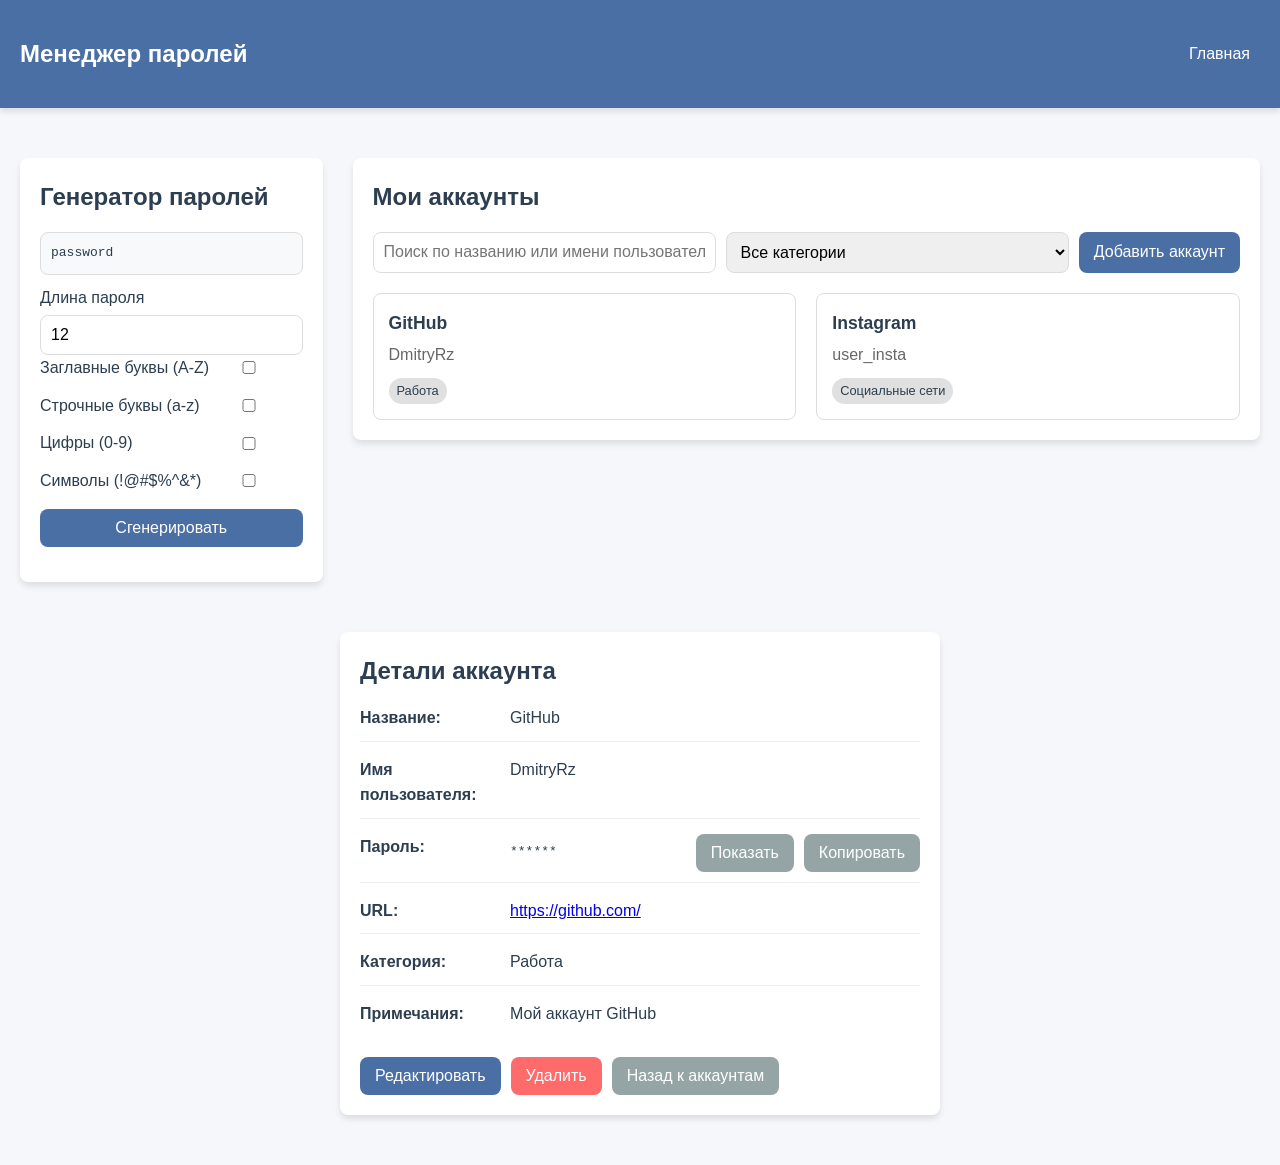
==== client/index.html @ 3dbedd62 "feat: Setup client project structure and initial index files" ====
<!DOCTYPE html>
<html lang="en">
<head>
    <meta charset="UTF-8">
    <meta name="viewport" content="width=device-width, initial-scale=1.0">
    <title>Document</title>
    <link rel="icon" href="public/favicon.svg" type="image/x-icon">
    <link rel="stylesheet" href="public/css/style.css">
</head>
<body class="body">
    <div class="container"></div>
    <script type="module" src="src/index.js"></script>
</body>
</html>
---- client/public/css/style.css ----
:root {
    --primary-color: #4a6fa5;
    --secondary-color: #6b8cbc;
    --accent-color: #ff6b6b;
    --light-color: #f5f7fa;
    --dark-color: #2c3e50;
    --success-color: #2ecc71;
    --border-radius: 8px;
    --box-shadow: 0 4px 6px rgba(0, 0, 0, 0.1);
}

* {
    margin: 0;
    padding: 0;
    box-sizing: border-box;
    font-family: 'Segoe UI', Tahoma, Geneva, Verdana, sans-serif;
}

body {
    background-color: var(--light-color);
    color: var(--dark-color);
    line-height: 1.6;
}

.container {
    max-width: 1400px;
    margin: 0 auto;
    padding: 20px;
}

header {
    background-color: var(--primary-color);
    color: white;
    padding: 15px 0;
    box-shadow: var(--box-shadow);
    margin-bottom: 30px;
}

.header-content {
    display: flex;
    justify-content: space-between;
    align-items: center;
}

.logo {
    font-size: 1.5rem;
    font-weight: bold;
}

nav ul {
    display: flex;
    list-style: none;
}

nav ul li {
    margin-left: 20px;
}

nav ul li a {
    color: white;
    text-decoration: none;
    padding: 5px 10px;
    border-radius: var(--border-radius);
    transition: background-color 0.3s;
}

.main-content {
    display: flex;
    gap: 30px;
}

.generator-section {
    flex: 1;
    max-width: 350px;
}

.accounts-section {
    flex: 3;
}

.card {
    background-color: white;
    border-radius: var(--border-radius);
    box-shadow: var(--box-shadow);
    padding: 20px;
    margin-bottom: 20px;
}

h1,
h2,
h3 {
    margin-bottom: 15px;
    color: var(--dark-color);
}

.form-group {
    margin-bottom: 15px;
}

label {
    display: block;
    margin-bottom: 5px;
    font-weight: 500;
}

input,
select,
textarea {
    width: 100%;
    padding: 10px;
    border: 1px solid #ddd;
    border-radius: var(--border-radius);
    font-size: 1rem;
}

button {
    background-color: var(--primary-color);
    color: white;
    border: none;
    padding: 10px 15px;
    border-radius: var(--border-radius);
    cursor: pointer;
    font-size: 1rem;
    transition: background-color 0.3s;
}

button:hover {
    background-color: var(--secondary-color);
}

.btn-secondary {
    background-color: #95a5a6;
}

.btn-secondary:hover {
    background-color: #7f8c8d;
}

.btn-danger {
    background-color: var(--accent-color);
}

.btn-danger:hover {
    background-color: #ff5252;
}

.password-generator {
    margin-bottom: 15px;
}

.password-display {
    background-color: #f8f9fa;
    border: 1px solid #ddd;
    border-radius: var(--border-radius);
    padding: 10px;
    font-family: monospace;
    word-break: break-all;
    margin-bottom: 10px;
}

.password-options {
    display: flex;
    flex-direction: column;
    gap: 12px;
    margin-bottom: 15px;
}

.password-options > div {
    display: flex;
    align-items: center;
    gap: 15px;
}


.password-options input[type="checkbox"] {
    margin: 0;
}

.password-options input[type="number"] {
    width: 60px;
}

.password-options label {
    margin-bottom: 0;
    white-space: nowrap;
    min-width: 140px;
    max-width: 200px;
}

.password-actions {
    display: flex;
    gap: 10px;
}

.password-actions button {
    flex: 1;
}

.accounts-grid {
    display: grid;
    grid-template-columns: repeat(auto-fill, minmax(300px, 1fr));
    gap: 20px;
}

.account-card {
    border: 1px solid #ddd;
    border-radius: var(--border-radius);
    padding: 15px;
    cursor: pointer;
    transition: transform 0.2s, box-shadow 0.2s;
}

.account-card:hover {
    transform: translateY(-5px);
    box-shadow: var(--box-shadow);
}

.account-name {
    font-weight: bold;
    margin-bottom: 5px;
    font-size: 1.1rem;
}

.account-username {
    color: #666;
    margin-bottom: 5px;
}

.account-category {
    display: inline-block;
    background-color: #e0e0e0;
    padding: 3px 8px;
    border-radius: 20px;
    font-size: 0.8rem;
    margin-top: 5px;
}

.search-filter {
    display: flex;
    gap: 10px;
    margin-bottom: 20px;
    flex-wrap: wrap;
}

.search-filter input,
.search-filter select {
    flex: 1;
    min-width: 200px;
}


.account-details {
    max-width: 600px;
    margin: 0 auto;
}

.detail-row {
    display: flex;
    margin-bottom: 15px;
    border-bottom: 1px solid #eee;
    padding-bottom: 10px;
}

.detail-label {
    font-weight: bold;
    width: 150px;
    flex-shrink: 0;
}

.detail-value {
    flex: 1;
}

.password-field {
    display: flex;
    align-items: center;
}

.password-text {
    flex: 1;
    font-family: monospace;
}

.actions {
    display: flex;
    gap: 10px;
    margin-top: 20px;
}

.hidden {
    display: none;
}

.notification {
    position: fixed;
    top: 20px;
    right: 20px;
    padding: 15px 20px;
    background-color: var(--success-color);
    color: white;
    border-radius: var(--border-radius);
    box-shadow: var(--box-shadow);
    z-index: 1000;
    opacity: 0;
    transition: opacity 0.3s;
}

.notification.show {
    opacity: 1;
}

@media (max-width: 1024px) {
    .main-content {
        flex-direction: column;
    }

    .generator-section {
        max-width: 100%;
    }
}

@media (max-width: 768px) {
    .header-content {
        flex-direction: column;
        gap: 15px;
    }

    nav ul {
        width: 100%;
        justify-content: center;
    }

    .accounts-grid {
        grid-template-columns: 1fr;
    }

    .search-filter {
        flex-direction: column;
    }

    .search-filter input,
    .search-filter select {
        min-width: 100%;
    }
}
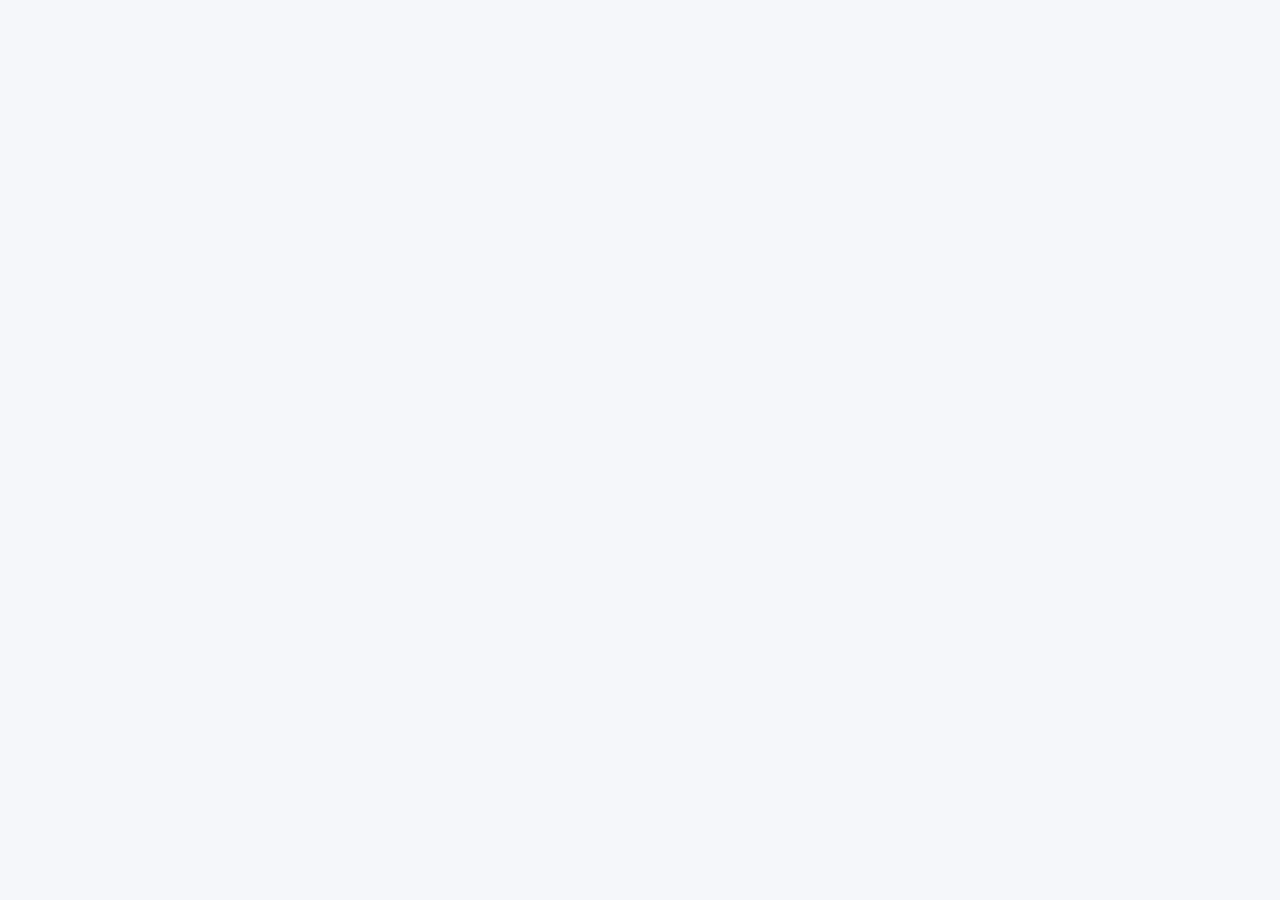
==== commit 1704de11: "feat: начальная структура проекта и верстка макетов" ====
--- a/client/index.html
+++ b/client/index.html
@@ -1,14 +1,17 @@
 <!DOCTYPE html>
-<html lang="en">
+<html lang="ru">
+
 <head>
     <meta charset="UTF-8">
     <meta name="viewport" content="width=device-width, initial-scale=1.0">
-    <title>Document</title>
-    <link rel="icon" href="public/favicon.svg" type="image/x-icon">
-    <link rel="stylesheet" href="public/css/style.css">
+    <title>Менеджер паролей</title>
+    <link rel="stylesheet" href="static/css/style.css">
+    <link rel="icon" href="static/favicon.svg" type="image/x-icon">
 </head>
+
 <body class="body">
-    <div class="container"></div>
+    <div id="app"></div>
     <script type="module" src="src/index.js"></script>
 </body>
-</html>+
+</html>
--- a/client/static/css/style.css
+++ b/client/static/css/style.css
@@ -0,0 +1,345 @@
+:root {
+    --primary-color: #4a6fa5;
+    --secondary-color: #6b8cbc;
+    --accent-color: #ff6b6b;
+    --light-color: #f5f7fa;
+    --dark-color: #2c3e50;
+    --success-color: #2ecc71;
+    --border-radius: 8px;
+    --box-shadow: 0 4px 6px rgba(0, 0, 0, 0.1);
+}
+
+* {
+    margin: 0;
+    padding: 0;
+    box-sizing: border-box;
+    font-family: 'Segoe UI', Tahoma, Geneva, Verdana, sans-serif;
+}
+
+body {
+    background-color: var(--light-color);
+    color: var(--dark-color);
+    line-height: 1.6;
+}
+
+.container {
+    max-width: 1400px;
+    margin: 0 auto;
+    padding: 20px;
+}
+
+header {
+    background-color: var(--primary-color);
+    color: white;
+    padding: 15px 0;
+    box-shadow: var(--box-shadow);
+    margin-bottom: 30px;
+}
+
+.header-content {
+    display: flex;
+    justify-content: space-between;
+    align-items: center;
+}
+
+.logo {
+    font-size: 1.5rem;
+    font-weight: bold;
+}
+
+nav ul {
+    display: flex;
+    list-style: none;
+}
+
+nav ul li {
+    margin-left: 20px;
+}
+
+nav ul li a {
+    color: white;
+    text-decoration: none;
+    padding: 5px 10px;
+    border-radius: var(--border-radius);
+    transition: background-color 0.3s;
+}
+
+.main-content {
+    display: flex;
+    gap: 30px;
+}
+
+.generator-section {
+    flex: 1;
+    max-width: 350px;
+}
+
+.accounts-section {
+    flex: 3;
+}
+
+.card {
+    background-color: white;
+    border-radius: var(--border-radius);
+    box-shadow: var(--box-shadow);
+    padding: 20px;
+    margin-bottom: 20px;
+}
+
+h1,
+h2,
+h3 {
+    margin-bottom: 15px;
+    color: var(--dark-color);
+}
+
+.form-group {
+    margin-bottom: 15px;
+}
+
+label {
+    display: block;
+    margin-bottom: 5px;
+    font-weight: 500;
+}
+
+input,
+select,
+textarea {
+    width: 100%;
+    padding: 10px;
+    border: 1px solid #ddd;
+    border-radius: var(--border-radius);
+    font-size: 1rem;
+}
+
+button {
+    background-color: var(--primary-color);
+    color: white;
+    border: none;
+    padding: 10px 15px;
+    border-radius: var(--border-radius);
+    cursor: pointer;
+    font-size: 1rem;
+    transition: background-color 0.3s;
+}
+
+button:hover {
+    background-color: var(--secondary-color);
+}
+
+.btn-secondary {
+    background-color: #95a5a6;
+}
+
+.btn-secondary:hover {
+    background-color: #7f8c8d;
+}
+
+.btn-danger {
+    background-color: var(--accent-color);
+}
+
+.btn-danger:hover {
+    background-color: #ff5252;
+}
+
+.password-generator {
+    margin-bottom: 15px;
+}
+
+.password-display {
+    background-color: #f8f9fa;
+    border: 1px solid #ddd;
+    border-radius: var(--border-radius);
+    padding: 10px;
+    font-family: monospace;
+    word-break: break-all;
+    margin-bottom: 10px;
+}
+
+.password-options {
+    display: flex;
+    flex-direction: column;
+    gap: 12px;
+    margin-bottom: 15px;
+}
+
+.password-options > div {
+    display: flex;
+    align-items: center;
+    gap: 15px;
+}
+
+
+.password-options input[type="checkbox"] {
+    margin: 0;
+}
+
+.password-options input[type="number"] {
+    width: 60px;
+}
+
+.password-options label {
+    margin-bottom: 0;
+    white-space: nowrap;
+    min-width: 140px;
+    max-width: 200px;
+}
+
+.password-actions {
+    display: flex;
+    gap: 10px;
+}
+
+.password-actions button {
+    flex: 1;
+}
+
+.accounts-grid {
+    display: grid;
+    grid-template-columns: repeat(auto-fill, minmax(300px, 1fr));
+    gap: 20px;
+}
+
+.account-card {
+    border: 1px solid #ddd;
+    border-radius: var(--border-radius);
+    padding: 15px;
+    cursor: pointer;
+    transition: transform 0.2s, box-shadow 0.2s;
+}
+
+.account-card:hover {
+    transform: translateY(-5px);
+    box-shadow: var(--box-shadow);
+}
+
+.account-name {
+    font-weight: bold;
+    margin-bottom: 5px;
+    font-size: 1.1rem;
+}
+
+.account-username {
+    color: #666;
+    margin-bottom: 5px;
+}
+
+.account-category {
+    display: inline-block;
+    background-color: #e0e0e0;
+    padding: 3px 8px;
+    border-radius: 20px;
+    font-size: 0.8rem;
+    margin-top: 5px;
+}
+
+.search-filter {
+    display: flex;
+    gap: 10px;
+    margin-bottom: 20px;
+    flex-wrap: wrap;
+}
+
+.search-filter input,
+.search-filter select {
+    flex: 1;
+    min-width: 200px;
+}
+
+
+.account-details {
+    max-width: 600px;
+    margin: 0 auto;
+}
+
+.detail-row {
+    display: flex;
+    margin-bottom: 15px;
+    border-bottom: 1px solid #eee;
+    padding-bottom: 10px;
+}
+
+.detail-label {
+    font-weight: bold;
+    width: 150px;
+    flex-shrink: 0;
+}
+
+.detail-value {
+    flex: 1;
+}
+
+.password-field {
+    display: flex;
+    align-items: center;
+}
+
+.password-text {
+    flex: 1;
+    font-family: monospace;
+}
+
+.actions {
+    display: flex;
+    gap: 10px;
+    margin-top: 20px;
+}
+
+.hidden {
+    display: none;
+}
+
+.notification {
+    position: fixed;
+    top: 20px;
+    right: 20px;
+    padding: 15px 20px;
+    background-color: var(--success-color);
+    color: white;
+    border-radius: var(--border-radius);
+    box-shadow: var(--box-shadow);
+    z-index: 1000;
+    opacity: 0;
+    transition: opacity 0.3s;
+}
+
+.notification.show {
+    opacity: 1;
+}
+
+@media (max-width: 1024px) {
+    .main-content {
+        flex-direction: column;
+    }
+
+    .generator-section {
+        max-width: 100%;
+    }
+}
+
+@media (max-width: 768px) {
+    .header-content {
+        flex-direction: column;
+        gap: 15px;
+    }
+
+    nav ul {
+        width: 100%;
+        justify-content: center;
+    }
+
+    .accounts-grid {
+        grid-template-columns: 1fr;
+    }
+
+    .search-filter {
+        flex-direction: column;
+    }
+
+    .search-filter input,
+    .search-filter select {
+        min-width: 100%;
+    }
+}
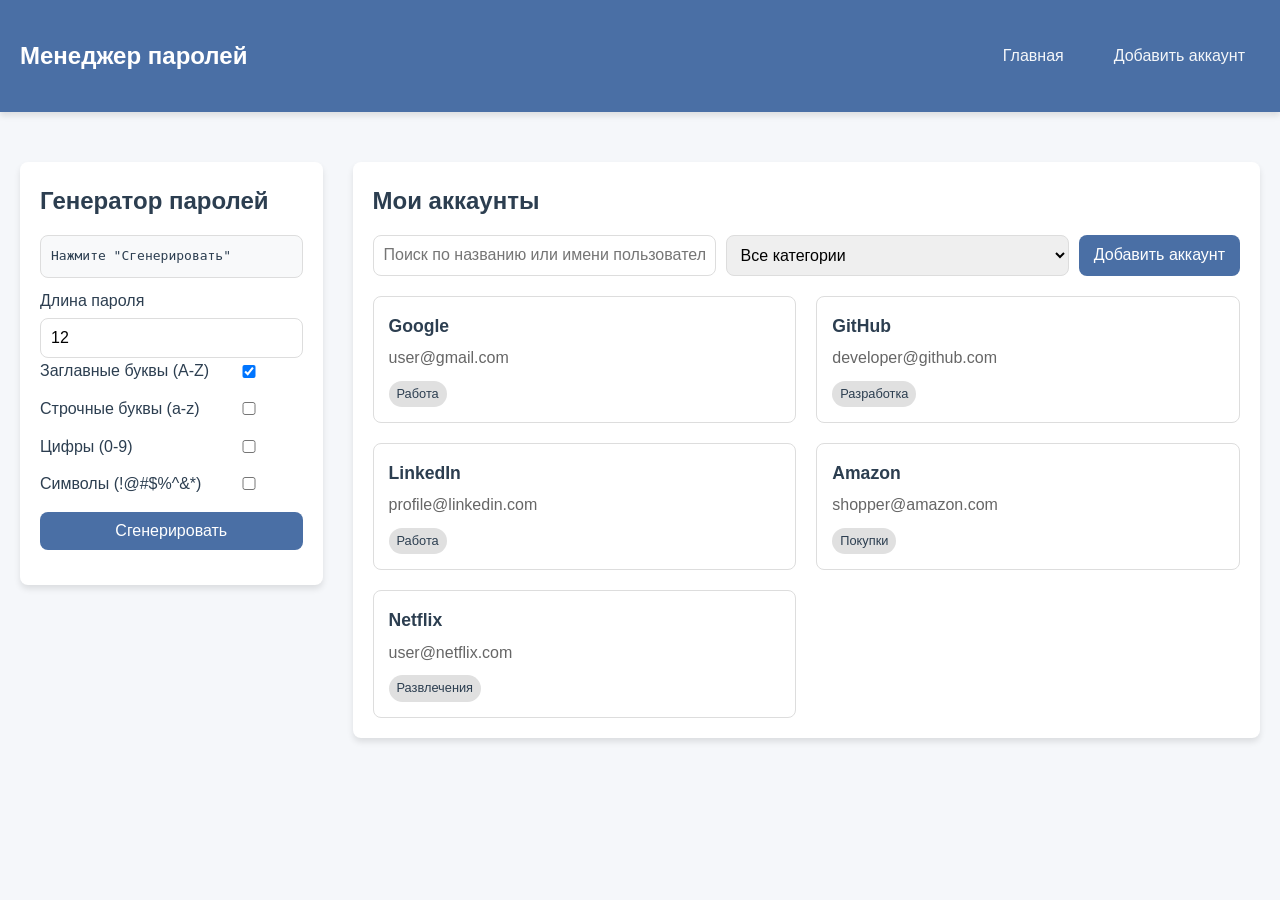
==== commit 32400dc7: "chore: обновить настройки проекта и стили под компонентный подход" ====
--- a/client/index.html
+++ b/client/index.html
@@ -10,8 +10,8 @@
 </head>
 
 <body class="body">
-    <div id="app"></div>
-    <script type="module" src="src/index.js"></script>
+    <div id="app-root"></div>
+    <script type="module" src="./src/index.js"></script>
 </body>
 
 </html>
--- a/client/static/css/style.css
+++ b/client/static/css/style.css
@@ -57,11 +57,22 @@
 }
 
 nav ul li a {
-    color: white;
+    color: var(--light-color);
     text-decoration: none;
-    padding: 5px 10px;
-    border-radius: var(--border-radius);
-    transition: background-color 0.3s;
+    padding: 8px 15px;
+    border-radius: var(--border-radius);
+    transition: background-color 0.3s ease, transform 0.1s ease, box-shadow 0.3s ease;
+    display: inline-block;
+}
+
+nav ul li a:hover {
+    box-shadow: 0 4px 8px rgba(0, 0, 0, 0.3);
+    transform: translateY(-2px);
+}
+
+nav ul li a:active {
+    transform: translateY(1px);
+    box-shadow: 0 1px 2px rgba(0, 0, 0, 0.2);
 }
 
 .main-content {
@@ -165,7 +176,7 @@
     margin-bottom: 15px;
 }
 
-.password-options > div {
+.password-options>div {
     display: flex;
     align-items: center;
     gap: 15px;
